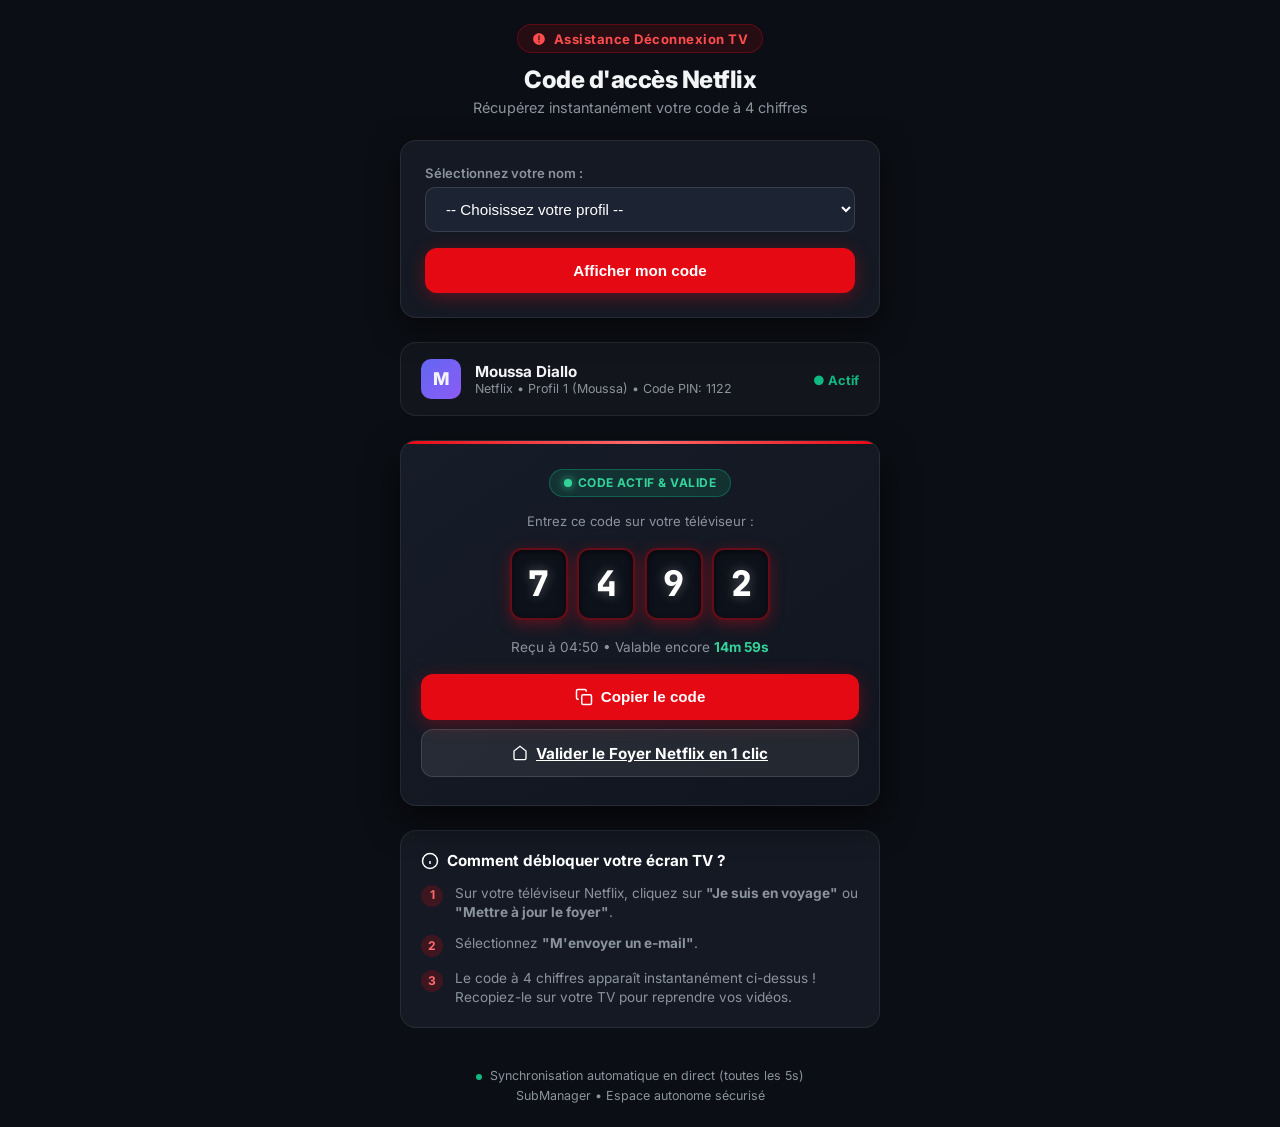
==== portal.html @ faa429d3 "Mise à jour du projet Netflix" ====
<!DOCTYPE html>
<html lang="fr">
<head>
  <meta charset="UTF-8" />
  <meta name="viewport" content="width=device-width, initial-scale=1.0" />
  <title>Espace Client – Code Netflix & Abonnement</title>
  <link rel="preconnect" href="https://fonts.googleapis.com" />
  <link rel="preconnect" href="https://fonts.gstatic.com" crossorigin />
  <link href="https://fonts.googleapis.com/css2?family=Inter:wght@400;500;600;700;800&family=JetBrains+Mono:wght@700&display=swap" rel="stylesheet" />
  <style>
    :root {
      --bg: #0b0e14;
      --card-bg: #141923;
      --card-border: rgba(255, 255, 255, 0.08);
      --accent: #e50914;
      --accent-glow: rgba(229, 9, 20, 0.35);
      --text: #f3f4f6;
      --text-muted: #8b949e;
      --success: #10b981;
      --success-glow: rgba(16, 185, 129, 0.25);
      --warning: #f59e0b;
      --radius: 16px;
    }
    * { box-sizing: border-box; margin: 0; padding: 0; }
    body {
      font-family: 'Inter', -apple-system, sans-serif;
      background: var(--bg);
      color: var(--text);
      min-height: 100vh;
      display: flex;
      flex-direction: column;
      align-items: center;
      padding: 1.5rem 1rem;
    }
    .portal-container {
      width: 100%;
      max-width: 480px;
      margin: 0 auto;
    }
    .header {
      text-align: center;
      margin-bottom: 1.5rem;
    }
    .brand-badge {
      display: inline-flex;
      align-items: center;
      gap: 0.5rem;
      background: rgba(229, 9, 20, 0.12);
      border: 1px solid rgba(229, 9, 20, 0.3);
      color: #ff4d4d;
      padding: 0.35rem 0.85rem;
      border-radius: 99px;
      font-size: 0.82rem;
      font-weight: 700;
      letter-spacing: 0.5px;
      margin-bottom: 0.75rem;
    }
    .header h1 {
      font-size: 1.5rem;
      font-weight: 800;
      letter-spacing: -0.5px;
    }
    .header p {
      color: var(--text-muted);
      font-size: 0.9rem;
      margin-top: 0.3rem;
    }

    /* Client selector if no ID in URL */
    .client-picker-card {
      background: var(--card-bg);
      border: 1px solid var(--card-border);
      border-radius: var(--radius);
      padding: 1.5rem;
      margin-bottom: 1.5rem;
      box-shadow: 0 10px 30px rgba(0,0,0,0.5);
    }
    .form-group {
      margin-bottom: 1rem;
    }
    .form-group label {
      display: block;
      font-size: 0.82rem;
      color: var(--text-muted);
      margin-bottom: 0.4rem;
      font-weight: 600;
    }
    .form-group input, .form-group select {
      width: 100%;
      background: #1c2333;
      border: 1px solid rgba(255, 255, 255, 0.12);
      border-radius: 10px;
      padding: 0.75rem 1rem;
      color: #fff;
      font-size: 0.95rem;
      outline: none;
      transition: 0.2s;
    }
    .form-group input:focus, .form-group select:focus {
      border-color: var(--accent);
      box-shadow: 0 0 0 3px var(--accent-glow);
    }

    /* Main Code Card */
    .code-card {
      background: linear-gradient(145deg, #161c28, #11151f);
      border: 1px solid var(--card-border);
      border-radius: var(--radius);
      padding: 1.75rem 1.25rem;
      text-align: center;
      box-shadow: 0 15px 35px rgba(0,0,0,0.6);
      position: relative;
      overflow: hidden;
      margin-bottom: 1.5rem;
    }
    .code-card::before {
      content: '';
      position: absolute;
      top: 0; left: 0; right: 0; height: 3px;
      background: linear-gradient(90deg, #e50914, #ff6b6b, #e50914);
    }
    .status-badge {
      display: inline-flex;
      align-items: center;
      gap: 0.4rem;
      padding: 0.35rem 0.85rem;
      border-radius: 99px;
      font-size: 0.75rem;
      font-weight: 700;
      text-transform: uppercase;
      letter-spacing: 0.5px;
      margin-bottom: 1rem;
    }
    .status-active {
      background: rgba(16, 185, 129, 0.15);
      border: 1px solid rgba(16, 185, 129, 0.35);
      color: #34d399;
    }
    .status-waiting {
      background: rgba(245, 158, 11, 0.15);
      border: 1px solid rgba(245, 158, 11, 0.35);
      color: #fbbf24;
    }
    .pulse-dot {
      width: 8px; height: 8px;
      border-radius: 50%;
      background: currentColor;
      box-shadow: 0 0 8px currentColor;
      animation: pulse 1.5s infinite;
    }
    @keyframes pulse {
      0%, 100% { opacity: 1; transform: scale(1); }
      50% { opacity: 0.4; transform: scale(0.85); }
    }

    .code-display {
      display: flex;
      justify-content: center;
      gap: 0.6rem;
      margin: 1.2rem 0;
    }
    .code-digit {
      width: 58px;
      height: 72px;
      background: #0d111a;
      border: 2px solid rgba(229, 9, 20, 0.4);
      border-radius: 12px;
      display: flex;
      align-items: center;
      justify-content: center;
      font-family: 'JetBrains Mono', monospace;
      font-size: 2.2rem;
      font-weight: 800;
      color: #ffffff;
      box-shadow: inset 0 2px 6px rgba(0,0,0,0.6), 0 4px 15px var(--accent-glow);
      text-shadow: 0 0 12px rgba(255,255,255,0.3);
    }
    .countdown-box {
      font-size: 0.85rem;
      color: var(--text-muted);
      margin-top: 0.5rem;
    }
    .countdown-timer {
      color: #34d399;
      font-weight: 700;
    }

    /* Buttons */
    .btn {
      width: 100%;
      padding: 0.85rem 1.2rem;
      border-radius: 12px;
      border: none;
      font-size: 0.95rem;
      font-weight: 700;
      cursor: pointer;
      display: inline-flex;
      align-items: center;
      justify-content: center;
      gap: 0.5rem;
      transition: all 0.2s;
    }
    .btn-primary {
      background: var(--accent);
      color: #fff;
      box-shadow: 0 4px 18px var(--accent-glow);
    }
    .btn-primary:hover {
      background: #b80710;
      transform: translateY(-1px);
    }
    .btn-secondary {
      background: rgba(255, 255, 255, 0.08);
      color: #fff;
      border: 1px solid rgba(255, 255, 255, 0.12);
      margin-top: 0.6rem;
    }
    .btn-secondary:hover {
      background: rgba(255, 255, 255, 0.14);
    }

    /* Steps guide */
    .steps-card {
      background: var(--card-bg);
      border: 1px solid var(--card-border);
      border-radius: var(--radius);
      padding: 1.25rem;
      margin-bottom: 1.5rem;
    }
    .steps-card h3 {
      font-size: 0.95rem;
      font-weight: 700;
      margin-bottom: 0.85rem;
      display: flex;
      align-items: center;
      gap: 0.5rem;
      color: #fff;
    }
    .step-item {
      display: flex;
      align-items: flex-start;
      gap: 0.75rem;
      margin-bottom: 0.75rem;
      font-size: 0.85rem;
      color: var(--text-muted);
      line-height: 1.4;
    }
    .step-item:last-child { margin-bottom: 0; }
    .step-num {
      width: 22px;
      height: 22px;
      border-radius: 50%;
      background: rgba(229, 9, 20, 0.2);
      color: #ff6b6b;
      font-size: 0.75rem;
      font-weight: 700;
      display: flex;
      align-items: center;
      justify-content: center;
      flex-shrink: 0;
      margin-top: 1px;
    }

    /* Client Info Card */
    .client-info-card {
      background: rgba(255, 255, 255, 0.03);
      border: 1px solid var(--card-border);
      border-radius: var(--radius);
      padding: 1rem 1.25rem;
      display: flex;
      align-items: center;
      justify-content: space-between;
      margin-bottom: 1.5rem;
    }
    .client-avatar {
      width: 40px; height: 40px;
      border-radius: 10px;
      background: linear-gradient(135deg, #6366f1, #8b5cf6);
      display: flex;
      align-items: center;
      justify-content: center;
      font-weight: 800;
      font-size: 1.1rem;
    }
    .client-details {
      flex: 1;
      margin-left: 0.85rem;
    }
    .client-name {
      font-weight: 700;
      font-size: 0.95rem;
    }
    .client-sub {
      font-size: 0.78rem;
      color: var(--text-muted);
    }

    /* Footer */
    .footer {
      text-align: center;
      font-size: 0.78rem;
      color: var(--text-muted);
      margin-top: auto;
      padding-top: 1rem;
    }
    .live-dot {
      display: inline-block;
      width: 6px;
      height: 6px;
      background: #10b981;
      border-radius: 50%;
      margin-right: 4px;
    }
  </style>
</head>
<body>

  <div class="portal-container">
    <!-- Header -->
    <header class="header">
      <div class="brand-badge">
        <svg width="14" height="14" viewBox="0 0 24 24" fill="currentColor"><path d="M12 2C6.48 2 2 6.48 2 12s4.48 10 10 10 10-4.48 10-10S17.52 2 12 2zm-1 14h2v2h-2v-2zm0-10h2v8h-2V6z"/></svg>
        Assistance Déconnexion TV
      </div>
      <h1 id="portal-title">Code d'accès Netflix</h1>
      <p id="portal-subtitle">Récupérez instantanément votre code à 4 chiffres</p>
    </header>

    <!-- Client selector if no client in query params -->
    <div class="client-picker-card" id="client-picker" style="display: none;">
      <div class="form-group">
        <label for="picker-select">Sélectionnez votre nom :</label>
        <select id="picker-select">
          <option value="">-- Choisissez votre profil --</option>
        </select>
      </div>
      <button class="btn btn-primary" id="picker-btn">Afficher mon code</button>
    </div>

    <!-- Client Info Bar -->
    <div class="client-info-card" id="client-info-bar">
      <div class="client-avatar" id="c-avatar">N</div>
      <div class="client-details">
        <div class="client-name" id="c-name">Chargement...</div>
        <div class="client-sub" id="c-sub">Netflix Premium UHD</div>
      </div>
      <div id="c-status"><span style="color:#10b981;font-weight:700;font-size:0.8rem">● Actif</span></div>
    </div>

    <!-- Main Netflix Code Card -->
    <div class="code-card">
      <div id="code-status-badge" class="status-badge status-active">
        <span class="pulse-dot"></span>
        <span id="code-status-text">Code Netflix Reçu</span>
      </div>

      <div style="font-size:0.82rem;color:var(--text-muted);margin-bottom:0.4rem">
        Entrez ce code sur votre téléviseur :
      </div>

      <!-- 4-digit code display -->
      <div class="code-display" id="code-digits-container">
        <div class="code-digit" id="d1">-</div>
        <div class="code-digit" id="d2">-</div>
        <div class="code-digit" id="d3">-</div>
        <div class="code-digit" id="d4">-</div>
      </div>

      <div class="countdown-box" id="countdown-box">
        Reçu <span id="received-time">à l'instant</span> • Valable encore <span class="countdown-timer" id="countdown">15:00</span>
      </div>

      <div style="margin-top: 1.2rem;">
        <button class="btn btn-primary" id="copy-code-btn">
          <svg width="18" height="18" viewBox="0 0 24 24" fill="none" stroke="currentColor" stroke-width="2"><rect x="9" y="9" width="13" height="13" rx="2" ry="2"/><path d="M5 15H4a2 2 0 0 1-2-2V4a2 2 0 0 1 2-2h9a2 2 0 0 1 2 2v1"/></svg>
          <span id="copy-btn-text">Copier le code</span>
        </button>

        <a href="#" target="_blank" class="btn btn-secondary" id="household-btn" style="display:none">
          <svg width="16" height="16" viewBox="0 0 24 24" fill="none" stroke="currentColor" stroke-width="2"><path d="M3 9l9-7 9 7v11a2 2 0 0 1-2 2H5a2 2 0 0 1-2-2z"/></svg>
          Valider le Foyer Netflix en 1 clic
        </a>
      </div>
    </div>

    <!-- Quick instructions -->
    <div class="steps-card">
      <h3>
        <svg width="18" height="18" viewBox="0 0 24 24" fill="none" stroke="currentColor" stroke-width="2"><circle cx="12" cy="12" r="10"/><line x1="12" y1="16" x2="12" y2="12"/><line x1="12" y1="8" x2="12.01" y2="8"/></svg>
        Comment débloquer votre écran TV ?
      </h3>
      <div class="step-item">
        <div class="step-num">1</div>
        <div>Sur votre téléviseur Netflix, cliquez sur <strong>"Je suis en voyage"</strong> ou <strong>"Mettre à jour le foyer"</strong>.</div>
      </div>
      <div class="step-item">
        <div class="step-num">2</div>
        <div>Sélectionnez <strong>"M'envoyer un e-mail"</strong>.</div>
      </div>
      <div class="step-item">
        <div class="step-num">3</div>
        <div>Le code à 4 chiffres apparaît instantanément ci-dessus ! Recopiez-le sur votre TV pour reprendre vos vidéos.</div>
      </div>
    </div>

    <footer class="footer">
      <div><span class="live-dot"></span> Synchronisation automatique en direct (toutes les 5s)</div>
      <div style="margin-top:0.3rem">SubManager • Espace autonome sécurisé</div>
    </footer>
  </div>

  <script src="js/db.js"></script>
  <script src="js/utils.js"></script>
  <script>
    (function() {
      const params = new URLSearchParams(window.location.search);
      let clientId = params.get('c') || params.get('id');
      let clientPhone = params.get('tel');

      const clients = DB.clients.getAll();
      let currentClient = null;

      if (clientId) {
        currentClient = clients.find(c => c.id === clientId);
      } else if (clientPhone) {
        const cleanPhone = clientPhone.replace(/\D/g, '');
        currentClient = clients.find(c => (c.whatsapp || '').replace(/\D/g,'').includes(cleanPhone));
      }

      const picker = document.getElementById('client-picker');
      const select = document.getElementById('picker-select');

      // Populate picker if multiple clients
      if (!currentClient) {
        const netflixClients = clients.filter(c => c.service === 'Netflix');
        (netflixClients.length ? netflixClients : clients).forEach(c => {
          const opt = document.createElement('option');
          opt.value = c.id;
          opt.textContent = `${c.name} (${c.service} - ${c.profile || 'Profil'})`;
          select.appendChild(opt);
        });
        picker.style.display = 'block';

        document.getElementById('picker-btn').addEventListener('click', () => {
          if (select.value) {
            window.location.href = `portal.html?c=${select.value}`;
          }
        });
        currentClient = netflixClients[0] || clients[0];
      }

      if (currentClient) {
        document.getElementById('c-name').textContent = currentClient.name;
        document.getElementById('c-sub').textContent = `${currentClient.service} • ${currentClient.profile || 'Profil 1'} • Code PIN: ${currentClient.pinCode || '1234'}`;
        document.getElementById('c-avatar').textContent = currentClient.name.charAt(0).toUpperCase();
      }

      function updateCodeDisplay() {
        // Fetch latest Netflix code from DB or server API
        const codes = DB.netflixCodes ? DB.netflixCodes.getAll() : [];
        const latest = codes[0];

        const d1 = document.getElementById('d1');
        const d2 = document.getElementById('d2');
        const d3 = document.getElementById('d3');
        const d4 = document.getElementById('d4');
        const badge = document.getElementById('code-status-badge');
        const badgeText = document.getElementById('code-status-text');
        const countdownEl = document.getElementById('countdown');
        const householdBtn = document.getElementById('household-btn');
        const receivedEl = document.getElementById('received-time');

        if (latest && latest.code) {
          const rawCode = String(latest.code).padStart(4, '0').slice(0, 4);
          d1.textContent = rawCode[0] || '-';
          d2.textContent = rawCode[1] || '-';
          d3.textContent = rawCode[2] || '-';
          d4.textContent = rawCode[3] || '-';

          const exp = new Date(latest.expiresAt).getTime();
          const now = Date.now();
          const diffMs = exp - now;

          if (diffMs > 0) {
            badge.className = 'status-badge status-active';
            badgeText.textContent = 'Code Actif & Valide';
            const mins = Math.floor(diffMs / 60000);
            const secs = Math.floor((diffMs % 60000) / 1000);
            countdownEl.textContent = `${mins}m ${secs < 10 ? '0' : ''}${secs}s`;
          } else {
            badge.className = 'status-badge status-waiting';
            badgeText.textContent = 'Code Expiré (Demandez-en un nouveau)';
            countdownEl.textContent = '00:00';
          }

          if (latest.householdLink) {
            householdBtn.href = latest.householdLink;
            householdBtn.style.display = 'inline-flex';
          } else {
            householdBtn.style.display = 'none';
          }

          if (latest.receivedAt) {
            const rDate = new Date(latest.receivedAt);
            receivedEl.textContent = 'à ' + rDate.toLocaleTimeString('fr-FR', { hour: '2-digit', minute: '2-digit' });
          }
        } else {
          d1.textContent = '-';
          d2.textContent = '-';
          d3.textContent = '-';
          d4.textContent = '-';
          badge.className = 'status-badge status-waiting';
          badgeText.textContent = 'En attente de code...';
          countdownEl.textContent = '—';
        }
      }

      // Initial run & auto refresh every 2.5 seconds
      updateCodeDisplay();
      setInterval(updateCodeDisplay, 2500);

      // Copy code button
      document.getElementById('copy-code-btn').addEventListener('click', () => {
        const codes = DB.netflixCodes ? DB.netflixCodes.getAll() : [];
        const latest = codes[0];
        if (latest && latest.code) {
          navigator.clipboard.writeText(latest.code).then(() => {
            const btnText = document.getElementById('copy-btn-text');
            btnText.textContent = '✅ Code Copié !';
            setTimeout(() => { btnText.textContent = 'Copier le code'; }, 2000);
          });
        }
      });
    })();
  </script>
</body>
</html>
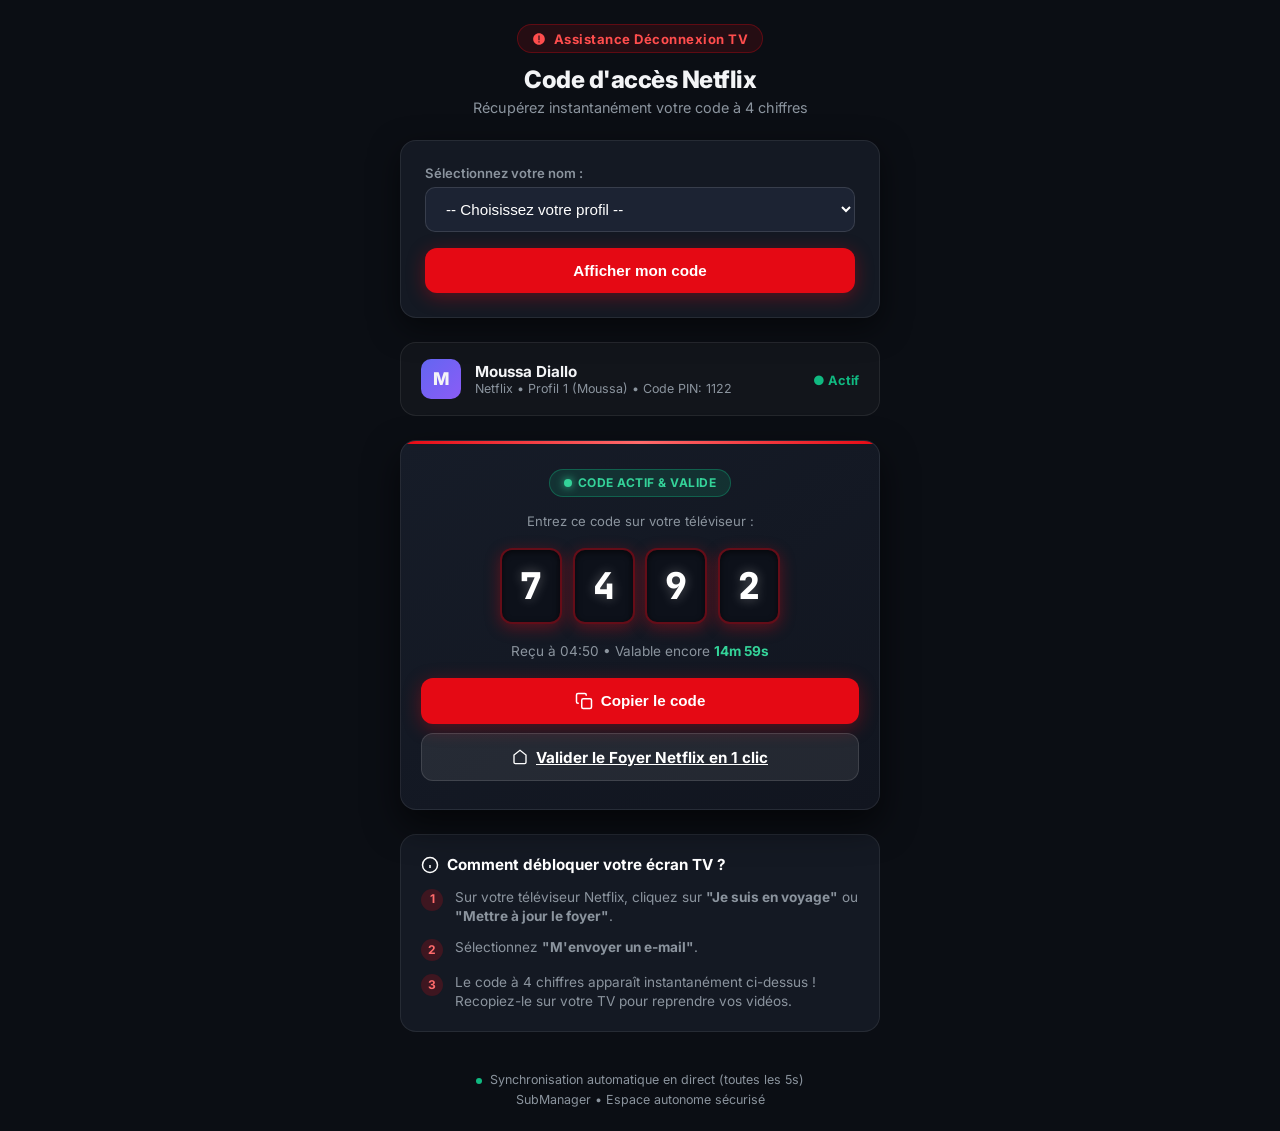
==== commit 63e8b4d8: "feat: design 100% responsive mobile, tablette et desktop" ====
--- a/portal.html
+++ b/portal.html
@@ -27,15 +27,18 @@
       background: var(--bg);
       color: var(--text);
       min-height: 100vh;
+      min-height: 100dvh;
       display: flex;
       flex-direction: column;
       align-items: center;
       padding: 1.5rem 1rem;
+      -webkit-font-smoothing: antialiased;
     }
     .portal-container {
       width: 100%;
       max-width: 480px;
       margin: 0 auto;
+      min-width: 0;
     }
     .header {
       text-align: center;
@@ -156,12 +159,12 @@
     .code-display {
       display: flex;
       justify-content: center;
-      gap: 0.6rem;
+      gap: clamp(0.35rem, 2vw, 0.65rem);
       margin: 1.2rem 0;
     }
     .code-digit {
-      width: 58px;
-      height: 72px;
+      width: clamp(48px, 17vw, 62px);
+      height: clamp(62px, 21vw, 76px);
       background: #0d111a;
       border: 2px solid rgba(229, 9, 20, 0.4);
       border-radius: 12px;
@@ -169,7 +172,7 @@
       align-items: center;
       justify-content: center;
       font-family: 'JetBrains Mono', monospace;
-      font-size: 2.2rem;
+      font-size: clamp(1.75rem, 7.5vw, 2.3rem);
       font-weight: 800;
       color: #ffffff;
       box-shadow: inset 0 2px 6px rgba(0,0,0,0.6), 0 4px 15px var(--accent-glow);
@@ -310,6 +313,55 @@
       background: #10b981;
       border-radius: 50%;
       margin-right: 4px;
+    }
+
+    /* Responsive adjustments */
+    @media (max-width: 480px) {
+      body {
+        padding: 1rem 0.75rem;
+      }
+      .header h1 {
+        font-size: 1.3rem;
+      }
+      .code-card {
+        padding: 1.4rem 0.9rem;
+        margin-bottom: 1.2rem;
+      }
+      .btn {
+        padding: 0.75rem 1rem;
+        font-size: 0.9rem;
+        min-height: 44px;
+      }
+      .client-info-card {
+        padding: 0.75rem 0.9rem;
+      }
+      .client-avatar {
+        width: 36px;
+        height: 36px;
+        font-size: 1rem;
+      }
+      .step-item {
+        font-size: 0.82rem;
+        gap: 0.6rem;
+      }
+    }
+
+    @media (max-width: 360px) {
+      .header h1 {
+        font-size: 1.15rem;
+      }
+      .code-digit {
+        width: 44px;
+        height: 56px;
+        font-size: 1.55rem;
+        border-radius: 8px;
+      }
+      .code-display {
+        gap: 0.3rem;
+      }
+      .btn {
+        font-size: 0.85rem;
+      }
     }
   </style>
 </head>
